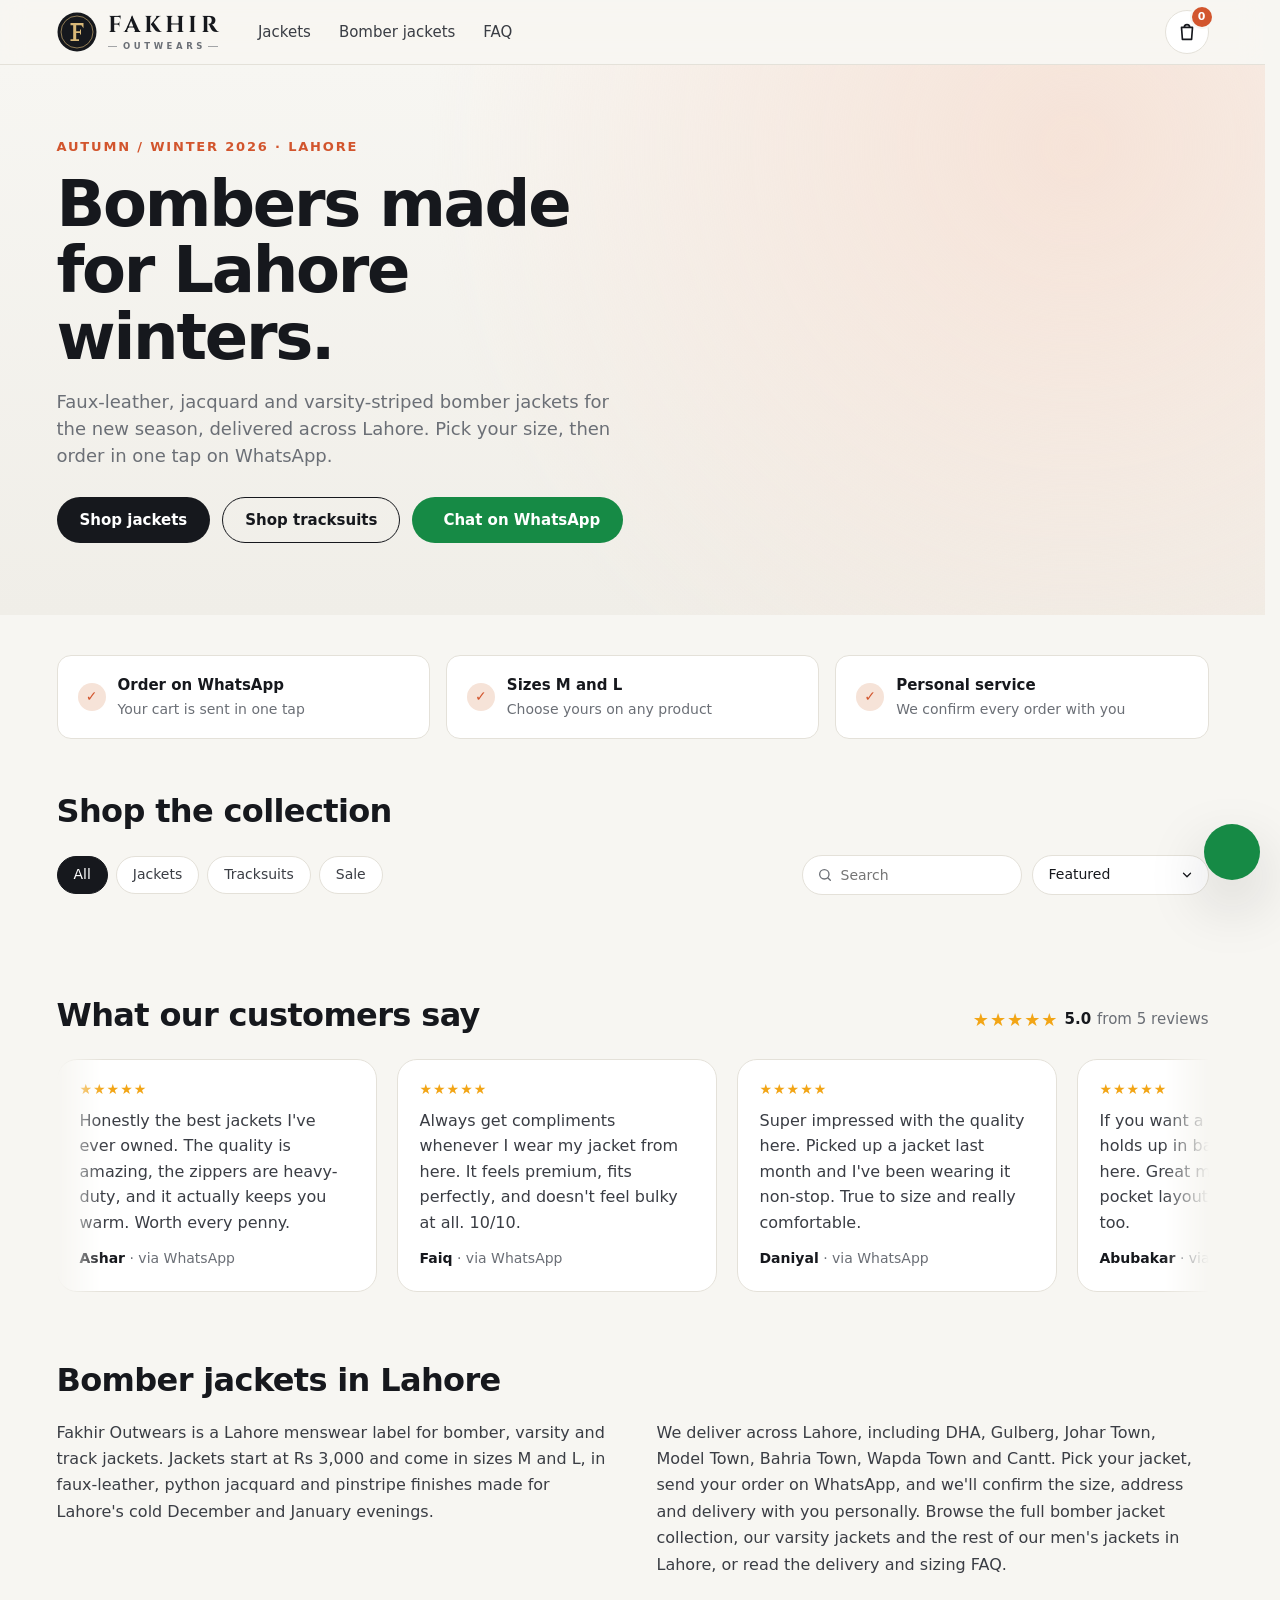
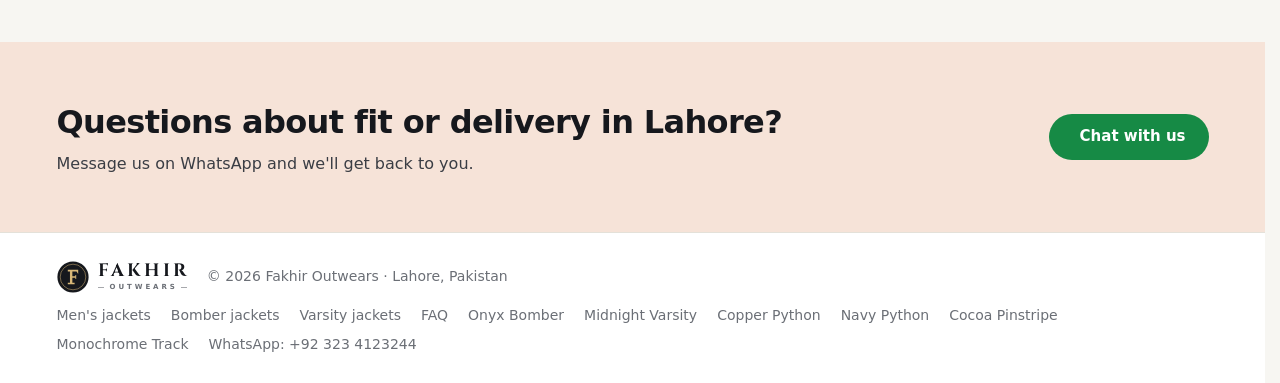
==== index.html @ 6b4b8347 "Lahore Local SEO: homepage schema and links, sitemap, caching, 404" ====
<!doctype html>
<html lang="en-PK">
<head>
  <meta charset="utf-8">
  <meta name="viewport" content="width=device-width, initial-scale=1">
  <title>Bomber Jackets in Lahore | Fakhir Outwears</title>
  <meta name="description" content="Shop faux-leather, jacquard and varsity bomber jackets in Lahore from Rs 3,000. Sizes M and L, delivered across Lahore. Order in one tap on WhatsApp.">
  <link rel="canonical" href="https://fakhir-store.vercel.app/">
  <link rel="icon" href="favicon.svg" type="image/svg+xml">
  <!-- First hero photo (HERO_PRODUCT_IDS[0] in app.js) is the largest above-the-fold image: fetch it early. -->
  <link rel="preload" as="image" href="images/products/copper-python-bomber.webp" fetchpriority="high">

  <!-- Link previews on WhatsApp, Facebook, Instagram and X. -->
  <meta property="og:type" content="website">
  <meta property="og:site_name" content="Fakhir Outwears">
  <meta property="og:locale" content="en_PK">
  <meta property="og:url" content="https://fakhir-store.vercel.app/">
  <meta property="og:title" content="Bomber Jackets in Lahore | Fakhir Outwears">
  <meta property="og:description" content="Faux-leather, jacquard and varsity bomber jackets from Rs 3,000, delivered across Lahore. Order on WhatsApp.">
  <meta property="og:image" content="https://fakhir-store.vercel.app/images/products/copper-python-bomber.jpg">
  <meta property="og:image:width" content="900">
  <meta property="og:image:height" content="1200">
  <meta property="og:image:alt" content="Copper Python Jacquard Bomber by Fakhir Outwears">
  <meta name="twitter:card" content="summary_large_image">

  <!-- Local business details for Google. The product list below it is generated by scripts/build-pages.mjs. -->
  <script type="application/ld+json">
  {
    "@context": "https://schema.org",
    "@graph": [
    {
    "@type": "ClothingStore",
    "@id": "https://fakhir-store.vercel.app/#store",
    "name": "Fakhir Outwears",
    "description": "Bomber and varsity jackets in Lahore, ordered on WhatsApp.",
    "url": "https://fakhir-store.vercel.app/",
    "image": "https://fakhir-store.vercel.app/images/products/copper-python-bomber.jpg",
    "telephone": "+92-323-4123244",
    "priceRange": "Rs 3,000",
    "currenciesAccepted": "PKR",
    "address": {
      "@type": "PostalAddress",
      "addressLocality": "Lahore",
      "addressRegion": "Punjab",
      "addressCountry": "PK"
    },
    "areaServed": {
      "@type": "City",
      "name": "Lahore",
      "sameAs": "https://en.wikipedia.org/wiki/Lahore"
    },
    "aggregateRating": {"@type": "AggregateRating", "ratingValue": 5, "bestRating": 5, "reviewCount": 5},
    "review": [
    {
      "@type": "Review",
      "author": {
        "@type": "Person",
        "name": "Ashar"
      },
      "reviewRating": {
        "@type": "Rating",
        "ratingValue": 5,
        "bestRating": 5
      },
      "reviewBody": "Honestly the best jackets I've ever owned. The quality is amazing, the zippers are heavy-duty, and it actually keeps you warm. Worth every penny."
    },
    {
      "@type": "Review",
      "author": {
        "@type": "Person",
        "name": "Faiq"
      },
      "reviewRating": {
        "@type": "Rating",
        "ratingValue": 5,
        "bestRating": 5
      },
      "reviewBody": "Always get compliments whenever I wear my jacket from here. It feels premium, fits perfectly, and doesn't feel bulky at all. 10/10."
    },
    {
      "@type": "Review",
      "author": {
        "@type": "Person",
        "name": "Daniyal"
      },
      "reviewRating": {
        "@type": "Rating",
        "ratingValue": 5,
        "bestRating": 5
      },
      "reviewBody": "Super impressed with the quality here. Picked up a jacket last month and I've been wearing it non-stop. True to size and really comfortable."
    },
    {
      "@type": "Review",
      "author": {
        "@type": "Person",
        "name": "Abubakar"
      },
      "reviewRating": {
        "@type": "Rating",
        "ratingValue": 5,
        "bestRating": 5
      },
      "reviewBody": "If you want a jacket that actually holds up in bad weather, buy it here. Great materials, smart pocket layouts, and looks great too."
    },
    {
      "@type": "Review",
      "author": {
        "@type": "Person",
        "name": "Haider"
      },
      "reviewRating": {
        "@type": "Rating",
        "ratingValue": 5,
        "bestRating": 5
      },
      "reviewBody": "Great selection and even better quality. The staff was super helpful in helping me find the right size. Will definitely be buying from here again."
    }
  ],
    "contactPoint": {
      "@type": "ContactPoint",
      "telephone": "+92-323-4123244",
      "contactType": "sales",
      "areaServed": "PK",
      "availableLanguage": ["en", "ur"]
    }
    },
    {
      "@type": "WebSite",
      "@id": "https://fakhir-store.vercel.app/#website",
      "url": "https://fakhir-store.vercel.app/",
      "name": "Fakhir Outwears",
      "inLanguage": "en-PK",
      "publisher": {"@id": "https://fakhir-store.vercel.app/#store"}
    }
    ]
  }
  </script>
  <!-- generated:structured-data -->
  <script type="application/ld+json">
{
  "@context": "https://schema.org",
  "@type": "ItemList",
  "name": "Fakhir Outwears bomber jackets in Lahore",
  "itemListElement": [
    {
      "@type": "ListItem",
      "position": 1,
      "url": "https://fakhir-store.vercel.app/products/onyx-bomber/",
      "name": "Onyx Faux-Leather Bomber"
    },
    {
      "@type": "ListItem",
      "position": 2,
      "url": "https://fakhir-store.vercel.app/products/monochrome-track-bomber/",
      "name": "Monochrome Block Track Jacket"
    },
    {
      "@type": "ListItem",
      "position": 3,
      "url": "https://fakhir-store.vercel.app/products/midnight-panel-bomber/",
      "name": "Midnight Panel Varsity Bomber"
    },
    {
      "@type": "ListItem",
      "position": 4,
      "url": "https://fakhir-store.vercel.app/products/cocoa-pinstripe-bomber/",
      "name": "Cocoa Pinstripe Bomber"
    },
    {
      "@type": "ListItem",
      "position": 5,
      "url": "https://fakhir-store.vercel.app/products/copper-python-bomber/",
      "name": "Copper Python Jacquard Bomber"
    },
    {
      "@type": "ListItem",
      "position": 6,
      "url": "https://fakhir-store.vercel.app/products/navy-python-bomber/",
      "name": "Navy Python Jacquard Bomber"
    }
  ]
}
  </script>
  <!-- /generated:structured-data -->

  <!-- Vercel Web Analytics -->
  <script>
    window.va = window.va || function () { (window.vaq = window.vaq || []).push(arguments); };
  </script>
  <script defer src="/_vercel/insights/script.js"></script>

  <link rel="preconnect" href="https://fonts.googleapis.com">
  <link rel="preconnect" href="https://fonts.gstatic.com" crossorigin>
  <!-- Cinzel is only used for the wordmark, so load just those letters. -->
  <link rel="stylesheet" href="https://fonts.googleapis.com/css2?family=Cinzel:wght@700&text=FAKHIRfakhir&display=swap">
  <link rel="stylesheet" href="styles.css">
</head>
<body>
  <header class="site-header">
    <div class="container header-inner">
      <a class="logo" href="#" aria-label="Fakhir Outwears home">
        <svg class="logo-mark" viewBox="0 0 40 40" aria-hidden="true"><circle cx="20" cy="20" r="19.5" fill="#16181d"/><circle cx="20" cy="20" r="16" fill="none" stroke="#d9b878" stroke-width="0.9" opacity="0.7"/><path d="M13.5 11H26.5V16.2L24.4 13.2H19.2V19.2H23V17.6H24V22.5H23V20.9H19.2V27.2H22V29H13.5V27.2H16.2V13.2H13.5Z" fill="#d9b878"/></svg>
        <span class="logo-text"><span class="logo-name">Fakhir</span><span class="logo-tag">Outwears</span></span>
      </a>
      <nav class="main-nav" aria-label="Primary">
        <a href="/jackets/">Jackets</a>
        <a href="/bomber-jackets/">Bomber jackets</a>
        <a href="/faq/">FAQ</a>
      </nav>
      <button class="cart-button" id="cart-open" aria-label="Open cart">
        <svg viewBox="0 0 24 24" width="22" height="22" aria-hidden="true"><path d="M6 7h12l-1 13H7L6 7Z M9 7a3 3 0 0 1 6 0" fill="none" stroke="currentColor" stroke-width="1.8" stroke-linejoin="round"/></svg>
        <span class="cart-count" id="cart-count">0</span>
      </button>
    </div>
  </header>

  <main>
    <section class="hero">
      <div class="container hero-inner">
        <div class="hero-copy">
          <p class="eyebrow">Autumn / Winter 2026 · Lahore</p>
          <h1>Bombers made<br>for Lahore winters.</h1>
          <p class="hero-sub">Faux-leather, jacquard and varsity-striped bomber jackets for the new season, delivered across Lahore. Pick your size, then order in one tap on WhatsApp.</p>
          <div class="hero-actions">
            <a class="btn btn-primary" href="#shop" data-nav-category="jackets">Shop jackets</a>
            <a class="btn btn-ghost" href="#shop" data-nav-category="tracksuits">Shop tracksuits</a>
            <a class="btn btn-whatsapp" data-whatsapp-link="Hi Fakhir Outwears! I have a question about your jackets." target="_blank" rel="noopener"><span data-whatsapp-icon></span>Chat on WhatsApp</a>
          </div>
        </div>
        <div class="hero-art" id="hero-art" aria-hidden="true"></div>
      </div>
    </section>

    <section class="perks container" aria-label="Store perks">
      <div class="perk"><strong>Order on WhatsApp</strong><span>Your cart is sent in one tap</span></div>
      <div class="perk"><strong>Sizes M and L</strong><span>Choose yours on any product</span></div>
      <div class="perk"><strong>Personal service</strong><span>We confirm every order with you</span></div>
    </section>

    <section class="shop container" id="shop">
      <div class="shop-head">
        <h2>Shop the collection</h2>
        <p class="result-count" id="result-count"></p>
      </div>

      <div class="toolbar">
        <div class="chips" role="tablist" aria-label="Category">
          <button class="chip is-active" data-category="all" role="tab" aria-selected="true">All</button>
          <button class="chip" data-category="jackets" role="tab" aria-selected="false">Jackets</button>
          <button class="chip" data-category="tracksuits" role="tab" aria-selected="false">Tracksuits</button>
          <button class="chip" data-category="sale" role="tab" aria-selected="false">Sale</button>
        </div>
        <div class="toolbar-right">
          <label class="search">
            <span class="sr-only">Search products</span>
            <input type="search" id="search" placeholder="Search" autocomplete="off">
          </label>
          <label class="sort">
            <span class="sr-only">Sort by</span>
            <select id="sort">
              <option value="featured">Featured</option>
              <option value="price-asc">Price: low to high</option>
              <option value="price-desc">Price: high to low</option>
            </select>
          </label>
        </div>
      </div>

      <div class="grid" id="product-grid"></div>
      <p class="empty" id="empty-state" hidden>No products match your search.</p>
    </section>

    <!-- generated:reviews -->
  <section class="reviews container" aria-labelledby="reviews-title">
      <div class="reviews-head">
        <h2 id="reviews-title">What our customers say</h2>
        <div class="rating" role="img" aria-label="Rated 5.0 out of 5 from 5 reviews">
          <span class="stars" style="--rating: 5"></span>
          <span class="rating-value">5.0</span>
          <span class="rating-count">from 5 reviews</span>
        </div>
      </div>
      <!-- One scrolling row. The second copy makes the loop seamless and is hidden from screen readers. -->
      <div class="reviews-marquee" style="--review-count: 5">
        <div class="reviews-track">
          <div class="reviews-group">
        <figure class="review">
          <span class="stars" role="img" aria-label="5 out of 5 stars" style="--rating: 5"></span>
          <blockquote><p>Honestly the best jackets I've ever owned. The quality is amazing, the zippers are heavy-duty, and it actually keeps you warm. Worth every penny.</p></blockquote>
          <figcaption>Ashar<span> · via WhatsApp</span></figcaption>
        </figure>
        <figure class="review">
          <span class="stars" role="img" aria-label="5 out of 5 stars" style="--rating: 5"></span>
          <blockquote><p>Always get compliments whenever I wear my jacket from here. It feels premium, fits perfectly, and doesn't feel bulky at all. 10/10.</p></blockquote>
          <figcaption>Faiq<span> · via WhatsApp</span></figcaption>
        </figure>
        <figure class="review">
          <span class="stars" role="img" aria-label="5 out of 5 stars" style="--rating: 5"></span>
          <blockquote><p>Super impressed with the quality here. Picked up a jacket last month and I've been wearing it non-stop. True to size and really comfortable.</p></blockquote>
          <figcaption>Daniyal<span> · via WhatsApp</span></figcaption>
        </figure>
        <figure class="review">
          <span class="stars" role="img" aria-label="5 out of 5 stars" style="--rating: 5"></span>
          <blockquote><p>If you want a jacket that actually holds up in bad weather, buy it here. Great materials, smart pocket layouts, and looks great too.</p></blockquote>
          <figcaption>Abubakar<span> · via WhatsApp</span></figcaption>
        </figure>
        <figure class="review">
          <span class="stars" role="img" aria-label="5 out of 5 stars" style="--rating: 5"></span>
          <blockquote><p>Great selection and even better quality. The staff was super helpful in helping me find the right size. Will definitely be buying from here again.</p></blockquote>
          <figcaption>Haider<span> · via WhatsApp</span></figcaption>
        </figure>
          </div>
          <div class="reviews-group" aria-hidden="true">
        <figure class="review">
          <span class="stars" role="img" aria-label="5 out of 5 stars" style="--rating: 5"></span>
          <blockquote><p>Honestly the best jackets I've ever owned. The quality is amazing, the zippers are heavy-duty, and it actually keeps you warm. Worth every penny.</p></blockquote>
          <figcaption>Ashar<span> · via WhatsApp</span></figcaption>
        </figure>
        <figure class="review">
          <span class="stars" role="img" aria-label="5 out of 5 stars" style="--rating: 5"></span>
          <blockquote><p>Always get compliments whenever I wear my jacket from here. It feels premium, fits perfectly, and doesn't feel bulky at all. 10/10.</p></blockquote>
          <figcaption>Faiq<span> · via WhatsApp</span></figcaption>
        </figure>
        <figure class="review">
          <span class="stars" role="img" aria-label="5 out of 5 stars" style="--rating: 5"></span>
          <blockquote><p>Super impressed with the quality here. Picked up a jacket last month and I've been wearing it non-stop. True to size and really comfortable.</p></blockquote>
          <figcaption>Daniyal<span> · via WhatsApp</span></figcaption>
        </figure>
        <figure class="review">
          <span class="stars" role="img" aria-label="5 out of 5 stars" style="--rating: 5"></span>
          <blockquote><p>If you want a jacket that actually holds up in bad weather, buy it here. Great materials, smart pocket layouts, and looks great too.</p></blockquote>
          <figcaption>Abubakar<span> · via WhatsApp</span></figcaption>
        </figure>
        <figure class="review">
          <span class="stars" role="img" aria-label="5 out of 5 stars" style="--rating: 5"></span>
          <blockquote><p>Great selection and even better quality. The staff was super helpful in helping me find the right size. Will definitely be buying from here again.</p></blockquote>
          <figcaption>Haider<span> · via WhatsApp</span></figcaption>
        </figure>
          </div>
        </div>
      </div>
    </section>
  <!-- /generated:reviews -->

    <section class="local container" aria-labelledby="local-title">
      <h2 id="local-title">Bomber jackets in Lahore</h2>
      <div class="local-grid">
        <p>Fakhir Outwears is a Lahore menswear label for bomber, varsity and track jackets. Jackets start at Rs 3,000 and come in sizes M and L, in faux-leather, python jacquard and pinstripe finishes made for Lahore's cold December and January evenings.</p>
        <p>We deliver across Lahore, including DHA, Gulberg, Johar Town, Model Town, Bahria Town, Wapda Town and Cantt. Pick your jacket, send your order on WhatsApp, and we'll confirm the size, address and delivery with you personally. Browse the full <a href="/bomber-jackets/">bomber jacket collection</a>, our <a href="/varsity-jackets/">varsity jackets</a> and the rest of our <a href="/jackets/">men's jackets in Lahore</a>, or read the <a href="/faq/">delivery and sizing FAQ</a>.</p>
      </div>
    </section>

    <section class="cta-band">
      <div class="container cta-band-inner">
        <div>
          <h2>Questions about fit or delivery in Lahore?</h2>
          <p>Message us on WhatsApp and we'll get back to you.</p>
        </div>
        <a class="btn btn-whatsapp" data-whatsapp-link="Hi Fakhir Outwears! I have a question about your jackets." target="_blank" rel="noopener"><span data-whatsapp-icon></span>Chat with us</a>
      </div>
    </section>
  </main>

  <footer class="site-footer">
    <div class="container footer-inner">
      <div class="footer-brand">
        <a class="logo logo-sm" href="#" aria-label="Fakhir Outwears home">
          <svg class="logo-mark" viewBox="0 0 40 40" aria-hidden="true"><circle cx="20" cy="20" r="19.5" fill="#16181d"/><circle cx="20" cy="20" r="16" fill="none" stroke="#d9b878" stroke-width="0.9" opacity="0.7"/><path d="M13.5 11H26.5V16.2L24.4 13.2H19.2V19.2H23V17.6H24V22.5H23V20.9H19.2V27.2H22V29H13.5V27.2H16.2V13.2H13.5Z" fill="#d9b878"/></svg>
          <span class="logo-text"><span class="logo-name">Fakhir</span><span class="logo-tag">Outwears</span></span>
        </a>
        <p>&copy; 2026 Fakhir Outwears · Lahore, Pakistan</p>
      </div>
      <nav aria-label="Footer">
        <a href="/jackets/">Men's jackets</a>
        <a href="/bomber-jackets/">Bomber jackets</a>
        <a href="/varsity-jackets/">Varsity jackets</a>
        <a href="/faq/">FAQ</a>
        <a href="/products/onyx-bomber/">Onyx Bomber</a>
        <a href="/products/midnight-panel-bomber/">Midnight Varsity</a>
        <a href="/products/copper-python-bomber/">Copper Python</a>
        <a href="/products/navy-python-bomber/">Navy Python</a>
        <a href="/products/cocoa-pinstripe-bomber/">Cocoa Pinstripe</a>
        <a href="/products/monochrome-track-bomber/">Monochrome Track</a>
        <a data-whatsapp-link="" target="_blank" rel="noopener">WhatsApp: +92 323 4123244</a>
      </nav>
    </div>
  </footer>

  <!-- Product detail -->
  <dialog class="product-modal" id="product-modal">
    <button class="icon-btn modal-close" id="modal-close" aria-label="Close">&times;</button>
    <div class="modal-body" id="modal-body"></div>
  </dialog>

  <!-- Cart drawer -->
  <div class="drawer-backdrop" id="drawer-backdrop" hidden></div>
  <aside class="cart-drawer" id="cart-drawer" aria-label="Shopping cart" aria-hidden="true">
    <div class="drawer-head">
      <h2>Your cart</h2>
      <button class="icon-btn" id="cart-close" aria-label="Close cart">&times;</button>
    </div>
    <ul class="cart-items" id="cart-items"></ul>
    <div class="drawer-foot">
      <div class="subtotal"><span>Subtotal</span><strong id="cart-subtotal">Rs 0</strong></div>
      <button class="btn btn-whatsapp btn-block" id="checkout"><span data-whatsapp-icon></span>Order on WhatsApp</button>
      <p class="checkout-note">Opens WhatsApp with your order filled in. Just press send.</p>
    </div>
  </aside>

  <a class="wa-float" data-whatsapp-link="Hi Fakhir Outwears! I have a question about your jackets." target="_blank" rel="noopener" aria-label="Chat with us on WhatsApp"><span data-whatsapp-icon></span></a>

  <div class="toast" id="toast" role="status" aria-live="polite"></div>

  <script src="products.js"></script>
  <script src="app.js"></script>
</body>
</html>
---- styles.css ----
/* Fakhir storefront — light theme, responsive down to 360px. */

:root {
  --bg: #f7f6f2;
  --surface: #ffffff;
  --tint: #efede7;
  --art-bg: linear-gradient(160deg, #f4f2ec, #e8e5dc);
  --ink: #16181d;
  --ink-soft: #3a3d44;
  --muted: #6b6f76;
  --line: #e4e1d9;
  --accent: #d2552d;
  --accent-soft: #f6e3d8;
  --sale: #c0392b;
  --star: #f2a516;
  --success: #2f8a57;
  --whatsapp: #168a45;
  --whatsapp-hover: #11703a;
  --radius: 14px;
  --radius-lg: 20px;
  --shadow: 0 10px 30px rgba(22, 24, 29, 0.08);
  --shadow-lg: 0 24px 60px rgba(22, 24, 29, 0.18);
  --header-h: 64px;
  --font: ui-sans-serif, system-ui, -apple-system, "Segoe UI", Roboto, "Helvetica Neue", Arial, sans-serif;
}

/* ---------- Base ---------- */

*,
*::before,
*::after {
  box-sizing: border-box;
}

[hidden] {
  display: none !important;
}

html {
  scrollbar-gutter: stable;
  -webkit-text-size-adjust: 100%;
}

@media (prefers-reduced-motion: no-preference) {
  html {
    scroll-behavior: smooth;
  }
}

body {
  margin: 0;
  font-family: var(--font);
  font-size: 16px;
  line-height: 1.5;
  color: var(--ink);
  background: var(--bg);
  overflow-x: clip;
  -webkit-font-smoothing: antialiased;
}

body.no-scroll {
  overflow: hidden;
}

svg {
  display: block;
  max-width: 100%;
}

a {
  color: inherit;
  text-decoration: none;
}

button,
input,
select {
  font: inherit;
  color: inherit;
}

button {
  cursor: pointer;
}

:focus-visible {
  outline: 2px solid var(--accent);
  outline-offset: 2px;
}

.sr-only {
  position: absolute;
  width: 1px;
  height: 1px;
  padding: 0;
  margin: -1px;
  overflow: hidden;
  clip: rect(0, 0, 0, 0);
  white-space: nowrap;
  border: 0;
}

.container {
  width: 100%;
  max-width: 1200px;
  margin-inline: auto;
  padding-inline: 24px;
}

/* ---------- Buttons ---------- */

.btn {
  display: inline-flex;
  align-items: center;
  justify-content: center;
  gap: 8px;
  min-height: 46px;
  padding: 0 22px;
  border: 1.5px solid transparent;
  border-radius: 999px;
  font-size: 15px;
  font-weight: 600;
  line-height: 1;
  white-space: nowrap;
  transition: background-color 0.2s, color 0.2s, border-color 0.2s, transform 0.2s;
}

.btn:active:not(:disabled) {
  transform: translateY(1px);
}

.btn:disabled {
  opacity: 0.45;
  cursor: not-allowed;
}

.btn-primary {
  background: var(--ink);
  color: #fff;
}

.btn-primary:hover:not(:disabled) {
  background: var(--accent);
}

.btn-ghost {
  border-color: var(--ink);
  background: transparent;
}

.btn-ghost:hover {
  background: var(--ink);
  color: #fff;
}

.btn-outline {
  border-color: var(--line);
  background: var(--surface);
}

.btn-outline:hover {
  border-color: var(--ink);
  background: var(--ink);
  color: #fff;
}

.btn-whatsapp {
  background: var(--whatsapp);
  color: #fff;
}

.btn-whatsapp:hover:not(:disabled) {
  background: var(--whatsapp-hover);
}

.wa-glyph {
  flex: none;
}

.btn-sm {
  min-height: 40px;
  padding: 0 16px;
  font-size: 14px;
}

.btn-block {
  width: 100%;
}

.icon-btn {
  display: inline-grid;
  place-items: center;
  width: 40px;
  height: 40px;
  padding: 0;
  border: 0;
  border-radius: 50%;
  background: transparent;
  font-size: 28px;
  line-height: 1;
  color: var(--ink);
  transition: background-color 0.2s;
}

.icon-btn:hover {
  background: var(--tint);
}

/* ---------- Header ---------- */

.site-header {
  position: sticky;
  top: 0;
  z-index: 40;
  background: rgba(247, 246, 242, 0.88);
  -webkit-backdrop-filter: saturate(180%) blur(12px);
  backdrop-filter: saturate(180%) blur(12px);
  border-bottom: 1px solid var(--line);
}

.header-inner {
  display: flex;
  align-items: center;
  gap: 40px;
  min-height: var(--header-h);
}

/* Wordmark: the "F" seal, FAKHIR in Cinzel, OUTWEARS tracked out to the same width beneath. */
.logo {
  display: inline-flex;
  align-items: center;
  gap: 11px;
  color: var(--ink);
}

.logo-mark {
  flex: none;
  width: 40px;
  height: 40px;
  transition: transform 0.4s ease;
}

.logo:hover .logo-mark {
  transform: rotate(-8deg);
}

.logo-text {
  display: flex;
  flex-direction: column;
  align-items: center;
  line-height: 1;
}

.logo-name {
  margin-right: -0.16em; /* cancel the trailing letter-spacing so the word stays centred */
  font-family: "Cinzel", "Trajan Pro", Georgia, "Times New Roman", serif;
  font-size: 23px;
  font-weight: 700;
  letter-spacing: 0.16em;
  text-transform: uppercase;
}

.logo-tag {
  display: flex;
  align-self: stretch;
  align-items: center;
  gap: 6px;
  margin-top: 5px;
  font-size: 8.5px;
  font-weight: 600;
  letter-spacing: 0.42em;
  text-transform: uppercase;
  color: var(--muted);
}

/* Fine rules either side of OUTWEARS, stretching it to FAKHIR's width. */
.logo-tag::before,
.logo-tag::after {
  content: "";
  flex: 1;
  min-width: 6px;
  height: 1px;
  background: currentColor;
  opacity: 0.6;
}

.logo-tag::after {
  margin-left: -0.42em; /* cancel the trailing letter-spacing so both gaps match */
}

.logo-sm {
  gap: 9px;
}

.logo-sm .logo-mark {
  width: 32px;
  height: 32px;
}

.logo-sm .logo-name {
  font-size: 18px;
}

.logo-sm .logo-tag {
  margin-top: 4px;
  font-size: 7px;
}

.main-nav {
  display: flex;
  gap: 28px;
}

.main-nav a {
  position: relative;
  padding: 6px 0;
  font-size: 15px;
  font-weight: 500;
  color: var(--ink-soft);
  transition: color 0.2s;
}

.main-nav a::after {
  content: "";
  position: absolute;
  left: 0;
  right: 0;
  bottom: 0;
  height: 2px;
  background: var(--accent);
  transform: scaleX(0);
  transition: transform 0.2s;
}

.main-nav a:hover,
.main-nav a.is-active {
  color: var(--ink);
}

.main-nav a:hover::after,
.main-nav a.is-active::after {
  transform: scaleX(1);
}

.cart-button {
  position: relative;
  display: inline-grid;
  place-items: center;
  width: 44px;
  height: 44px;
  margin-left: auto;
  padding: 0;
  border: 1px solid var(--line);
  border-radius: 50%;
  background: var(--surface);
  transition: border-color 0.2s;
}

.cart-button:hover {
  border-color: var(--ink);
}

.cart-count {
  position: absolute;
  top: -4px;
  right: -4px;
  min-width: 20px;
  height: 20px;
  padding: 0 5px;
  border-radius: 999px;
  background: var(--accent);
  color: #fff;
  font-size: 11px;
  font-weight: 700;
  line-height: 20px;
  text-align: center;
  box-shadow: 0 0 0 2px var(--bg);
}

.cart-count.bump {
  animation: bump 0.4s ease;
}

@keyframes bump {
  40% {
    transform: scale(1.35);
  }
}

/* ---------- Hero ---------- */

.hero {
  background:
    radial-gradient(circle at 85% 15%, var(--accent-soft), transparent 55%),
    linear-gradient(180deg, var(--bg), #f0eee8);
  overflow: hidden;
}

.hero-inner {
  display: grid;
  grid-template-columns: 1.05fr 1fr;
  align-items: center;
  gap: 40px;
  padding-block: 72px;
}

.hero-copy {
  min-width: 0;
}

.eyebrow {
  margin: 0 0 14px;
  font-size: 13px;
  font-weight: 700;
  letter-spacing: 0.14em;
  text-transform: uppercase;
  color: var(--accent);
}

.hero h1 {
  margin: 0;
  font-size: clamp(2.25rem, 5.2vw, 4rem);
  font-weight: 800;
  line-height: 1.04;
  letter-spacing: -0.035em;
}

.hero-sub {
  max-width: 34em;
  margin: 18px 0 0;
  font-size: 18px;
  color: var(--muted);
}

.hero-actions {
  display: flex;
  flex-wrap: wrap;
  gap: 12px;
  margin-top: 28px;
}

.hero-art {
  justify-self: center;
  width: 100%;
  max-width: 520px;
}

.hero-art svg {
  width: 100%;
  height: auto;
}

/* Two product photos, the second set lower for a staggered look. */
.hero-photos {
  display: grid;
  grid-template-columns: 1fr 1fr;
  gap: 16px;
  padding-bottom: 40px;
}

.hero-photos .product-photo {
  width: 100%;
  height: auto;
  border-radius: var(--radius-lg);
  background: #fff;
  box-shadow: var(--shadow);
}

.hero-photos .product-photo:nth-child(2) {
  transform: translateY(40px);
}

/* ---------- Perks ---------- */

.perks {
  display: grid;
  grid-template-columns: repeat(3, 1fr);
  gap: 16px;
  margin-block: 40px 0;
}

.perk {
  position: relative;
  display: flex;
  flex-direction: column;
  gap: 2px;
  padding: 18px 20px 18px 60px;
  background: var(--surface);
  border: 1px solid var(--line);
  border-radius: var(--radius);
}

.perk::before {
  content: "✓";
  position: absolute;
  top: 50%;
  left: 20px;
  display: grid;
  place-items: center;
  width: 28px;
  height: 28px;
  border-radius: 50%;
  background: var(--accent-soft);
  color: var(--accent);
  font-size: 14px;
  font-weight: 800;
  transform: translateY(-50%);
}

.perk strong {
  font-size: 15px;
}

.perk span {
  font-size: 14px;
  color: var(--muted);
}

/* ---------- Shop ---------- */

.shop {
  padding-block: 48px 72px;
  scroll-margin-top: calc(var(--header-h) + 8px);
}

.shop-head {
  display: flex;
  flex-wrap: wrap;
  align-items: baseline;
  justify-content: space-between;
  gap: 4px 12px;
  margin-bottom: 20px;
}

.shop-head h2 {
  margin: 0;
  font-size: clamp(1.5rem, 3vw, 2rem);
  letter-spacing: -0.02em;
}

.result-count {
  margin: 0;
  font-size: 14px;
  color: var(--muted);
}

.toolbar {
  display: flex;
  flex-wrap: wrap;
  align-items: center;
  justify-content: space-between;
  gap: 12px 16px;
  margin-bottom: 24px;
}

.chips {
  display: flex;
  flex-wrap: wrap;
  gap: 8px;
}

.chip {
  min-height: 38px;
  padding: 0 16px;
  border: 1px solid var(--line);
  border-radius: 999px;
  background: var(--surface);
  font-size: 14px;
  font-weight: 500;
  color: var(--ink-soft);
  transition: background-color 0.2s, border-color 0.2s, color 0.2s;
}

.chip:hover {
  border-color: var(--ink);
  color: var(--ink);
}

.chip.is-active {
  background: var(--ink);
  border-color: var(--ink);
  color: #fff;
}

.toolbar-right {
  display: flex;
  gap: 10px;
}

.search,
.sort {
  display: block;
}

.search input,
.sort select {
  height: 40px;
  border: 1px solid var(--line);
  border-radius: 999px;
  background-color: var(--surface);
  background-repeat: no-repeat;
  font-size: 14px;
  -webkit-appearance: none;
  appearance: none;
  transition: border-color 0.2s;
}

.search input:focus,
.sort select:focus {
  border-color: var(--ink);
}

.search input {
  width: 220px;
  padding: 0 16px 0 38px;
  background-image: url("data:image/svg+xml,%3Csvg xmlns='http://www.w3.org/2000/svg' viewBox='0 0 24 24' fill='none' stroke='%236b6f76' stroke-width='2' stroke-linecap='round'%3E%3Ccircle cx='11' cy='11' r='7'/%3E%3Cpath d='m20 20-3.5-3.5'/%3E%3C/svg%3E");
  background-position: 14px center;
  background-size: 16px;
}

.sort select {
  padding: 0 38px 0 16px;
  background-image: url("data:image/svg+xml,%3Csvg xmlns='http://www.w3.org/2000/svg' viewBox='0 0 24 24' fill='none' stroke='%2316181d' stroke-width='2.2' stroke-linecap='round' stroke-linejoin='round'%3E%3Cpath d='m6 9 6 6 6-6'/%3E%3C/svg%3E");
  background-position: right 14px center;
  background-size: 14px;
  cursor: pointer;
}

.grid {
  display: grid;
  grid-template-columns: repeat(auto-fill, minmax(min(100%, 250px), 1fr));
  gap: 24px;
}

.empty {
  margin: 0;
  padding: 48px 16px;
  border: 1px dashed var(--line);
  border-radius: var(--radius-lg);
  text-align: center;
  color: var(--muted);
}

/* ---------- Product card ---------- */

.card {
  display: flex;
  flex-direction: column;
  min-width: 0;
  background: var(--surface);
  border: 1px solid var(--line);
  border-radius: var(--radius-lg);
  overflow: hidden;
  transition: box-shadow 0.25s, transform 0.25s;
}

.card:hover {
  box-shadow: var(--shadow);
  transform: translateY(-2px);
}

.card-media {
  position: relative;
  display: grid;
  place-items: center;
  width: 100%;
  aspect-ratio: 1 / 1;
  padding: 12%;
  border: 0;
  background: var(--art-bg);
}

.card-art {
  display: block;
  width: 100%;
}

.garment {
  width: 100%;
  height: auto;
  transition: transform 0.35s ease;
}

.card-media:hover .garment {
  transform: scale(1.05) rotate(-1deg);
}

/* Product photos fill the frame edge to edge on white, matching the shots. */
.product-photo {
  display: block;
  width: 100%;
  height: 100%;
  object-fit: cover;
  transition: transform 0.35s ease;
}

.card-media.has-photo {
  aspect-ratio: 3 / 4;
  padding: 0;
  background: #fff;
  overflow: hidden;
}

.card-media.has-photo .card-art {
  height: 100%;
}

.card-media:hover .product-photo {
  transform: scale(1.04);
}

.card-sizes {
  margin: 0;
  font-size: 13px;
  color: var(--muted);
}

.badge {
  display: inline-block;
  padding: 4px 10px;
  border-radius: 999px;
  background: var(--ink);
  color: #fff;
  font-size: 11px;
  font-weight: 700;
  letter-spacing: 0.06em;
  line-height: 1.4;
  text-transform: uppercase;
}

.badge-sale {
  background: var(--sale);
}

.badge-new {
  background: var(--accent);
}

.badge-bestseller {
  background: var(--ink);
}

.card-media .badge {
  position: absolute;
  top: 12px;
  left: 12px;
  z-index: 1;
}

.card-body {
  display: flex;
  flex: 1;
  flex-direction: column;
  gap: 8px;
  padding: 16px;
}

.card-title {
  margin: 0;
  font-size: 16px;
  font-weight: 600;
  line-height: 1.3;
}

.card-link {
  padding: 0;
  border: 0;
  background: none;
  font: inherit;
  text-align: left;
  transition: color 0.2s;
}

.card-link:hover {
  color: var(--accent);
}

.card-body .btn {
  margin-top: auto;
}

.price {
  display: flex;
  flex-wrap: wrap;
  align-items: baseline;
  gap: 2px 8px;
  margin: 0;
  font-weight: 700;
}

.price.is-sale .price-now {
  color: var(--sale);
}

.price-was {
  font-size: 0.875em;
  font-weight: 500;
  color: var(--muted);
}

.rating {
  display: flex;
  align-items: center;
  gap: 6px;
  font-size: 13px;
  color: var(--muted);
}

.stars {
  --percent: calc(var(--rating) / 5 * 100%);
  font-size: 14px;
  letter-spacing: 1px;
  line-height: 1;
}

.stars::before {
  content: "★★★★★";
  background: linear-gradient(90deg, var(--star) var(--percent), #d9d5cc var(--percent));
  -webkit-background-clip: text;
  background-clip: text;
  color: transparent;
}

.rating-value {
  font-weight: 600;
  color: var(--ink);
}

.swatches {
  display: flex;
  flex-wrap: wrap;
  gap: 8px;
  padding: 2px;
}

.swatch {
  width: 22px;
  height: 22px;
  padding: 0;
  border: 2px solid var(--surface);
  border-radius: 50%;
  background: var(--swatch);
  box-shadow: 0 0 0 1px rgba(0, 0, 0, 0.18);
  transition: box-shadow 0.15s, transform 0.15s;
}

.swatch:hover {
  transform: scale(1.1);
}

.swatch.is-active {
  box-shadow: 0 0 0 2px var(--ink);
}

.swatches-lg {
  gap: 10px;
}

.swatches-lg .swatch {
  width: 32px;
  height: 32px;
}

/* ---------- Lahore intro ---------- */

.local {
  padding-block: 0 64px;
}

.local h2 {
  margin: 0 0 16px;
  font-size: clamp(1.5rem, 3vw, 2rem);
  letter-spacing: -0.02em;
}

.local-grid {
  display: grid;
  grid-template-columns: repeat(auto-fit, minmax(min(100%, 320px), 1fr));
  gap: 12px 48px;
}

.local-grid p {
  margin: 0;
  color: var(--ink-soft);
  line-height: 1.65;
}

/* ---------- Customer reviews ---------- */

.reviews {
  padding-block: 0 64px;
}

.reviews-head {
  display: flex;
  flex-wrap: wrap;
  align-items: baseline;
  justify-content: space-between;
  gap: 4px 16px;
  margin-bottom: 20px;
}

.reviews-head h2 {
  margin: 0;
  font-size: clamp(1.5rem, 3vw, 2rem);
  letter-spacing: -0.02em;
}

.reviews-head .rating {
  font-size: 15px;
}

.reviews-head .stars {
  font-size: 18px;
}

/* A single row that drifts left to right on a loop. The track holds two identical groups,
   so sliding it by half its width lands exactly where it started. */
.reviews-marquee {
  overflow: hidden;
  -webkit-mask-image: linear-gradient(90deg, transparent, #000 4%, #000 96%, transparent);
  mask-image: linear-gradient(90deg, transparent, #000 4%, #000 96%, transparent);
}

.reviews-track {
  display: flex;
  width: max-content;
  animation: reviews-scroll calc(var(--review-count) * 8s) linear infinite;
}

.reviews-marquee:hover .reviews-track,
.reviews-marquee:focus-within .reviews-track {
  animation-play-state: paused;
}

.reviews-group {
  display: flex;
  gap: 20px;
  padding-right: 20px;
}

@keyframes reviews-scroll {
  from {
    transform: translateX(-50%);
  }
  to {
    transform: translateX(0);
  }
}

/* No motion: a still row people can swipe or scroll through instead. */
@media (prefers-reduced-motion: reduce) {
  .reviews-marquee {
    overflow-x: auto;
    scroll-snap-type: x mandatory;
    -webkit-mask-image: none;
    mask-image: none;
  }

  .reviews-track {
    animation: none;
  }

  .reviews-group[aria-hidden] {
    display: none;
  }

  .review {
    scroll-snap-align: start;
  }
}

.review {
  display: flex;
  flex: 0 0 320px;
  flex-direction: column;
  gap: 12px;
  margin: 0;
  padding: 22px;
  background: var(--surface);
  border: 1px solid var(--line);
  border-radius: var(--radius-lg);
}

@media (max-width: 560px) {
  .review {
    flex-basis: 270px;
  }
}

.review blockquote {
  margin: 0;
}

.review blockquote p {
  margin: 0;
  color: var(--ink-soft);
  line-height: 1.6;
}

.review figcaption {
  font-size: 14px;
  font-weight: 600;
}

.review figcaption span {
  font-weight: 400;
  color: var(--muted);
}

/* ---------- Product page ---------- */

.breadcrumbs ol {
  display: flex;
  flex-wrap: wrap;
  gap: 4px 8px;
  margin: 0;
  padding: 20px 0 0;
  list-style: none;
  font-size: 14px;
  color: var(--muted);
}

.breadcrumbs li + li::before {
  content: "/";
  margin-right: 8px;
  color: var(--line);
}

.breadcrumbs a:hover {
  color: var(--ink);
}

.breadcrumbs [aria-current] {
  color: var(--ink);
}

.pdp {
  display: grid;
  grid-template-columns: minmax(0, 1fr) minmax(0, 1fr);
  align-items: start;
  gap: 48px;
  padding-block: 24px 64px;
}

.pdp-media .product-photo {
  height: auto;
  border-radius: var(--radius-lg);
  background: #fff;
  box-shadow: var(--shadow);
}

.pdp-info {
  display: flex;
  flex-direction: column;
  align-items: flex-start;
  gap: 12px;
}

.pdp-info h1 {
  margin: 0;
  font-size: clamp(1.75rem, 3.5vw, 2.5rem);
  line-height: 1.1;
  letter-spacing: -0.03em;
}

.pdp-info .price {
  font-size: 22px;
}

.pdp-desc {
  margin: 0;
  color: var(--ink-soft);
  line-height: 1.65;
}

.pdp-facts {
  display: grid;
  gap: 8px;
  width: 100%;
  margin: 4px 0 0;
  padding: 16px 0;
  border-block: 1px solid var(--line);
  font-size: 15px;
}

.pdp-facts div {
  display: flex;
  gap: 12px;
}

.pdp-facts dt {
  min-width: 80px;
  color: var(--muted);
}

.pdp-facts dd {
  margin: 0;
  font-weight: 600;
}

.pdp-order {
  display: grid;
  gap: 10px;
  width: 100%;
  margin-top: 8px;
}

.pdp-sizes {
  display: grid;
  grid-template-columns: repeat(auto-fit, minmax(150px, 1fr));
  gap: 10px;
}

.pdp-note {
  margin: 0;
  font-size: 14px;
  color: var(--muted);
}

.related {
  padding-block: 0 72px;
}

.related h2 {
  margin: 0 0 20px;
  font-size: clamp(1.5rem, 3vw, 2rem);
  letter-spacing: -0.02em;
}

@media (max-width: 820px) {
  .pdp {
    grid-template-columns: 1fr;
    gap: 24px;
  }

  .pdp-media {
    max-width: 480px;
  }
}

/* ---------- WhatsApp call-to-action band ---------- */

.cta-band {
  background: var(--accent-soft);
}

.cta-band-inner {
  display: flex;
  flex-wrap: wrap;
  align-items: center;
  justify-content: space-between;
  gap: 24px 48px;
  padding-block: 56px;
}

.cta-band h2 {
  margin: 0 0 6px;
  font-size: clamp(1.5rem, 3vw, 2rem);
  letter-spacing: -0.02em;
}

.cta-band p {
  margin: 0;
  color: var(--ink-soft);
}

/* ---------- Footer ---------- */

.site-footer {
  background: var(--surface);
  border-top: 1px solid var(--line);
}

.footer-inner {
  display: flex;
  flex-wrap: wrap;
  align-items: center;
  justify-content: space-between;
  gap: 12px 24px;
  padding-block: 28px;
  font-size: 14px;
  color: var(--muted);
}

.footer-inner p {
  margin: 0;
}

.footer-brand {
  display: flex;
  flex-wrap: wrap;
  align-items: center;
  gap: 10px 20px;
}

.footer-inner nav {
  display: flex;
  flex-wrap: wrap;
  gap: 8px 20px;
}

.footer-inner a:hover {
  color: var(--ink);
}

/* ---------- Product modal ---------- */

.product-modal {
  width: min(920px, calc(100% - 32px));
  max-width: none;
  max-height: calc(100vh - 32px);
  max-height: calc(100dvh - 32px);
  padding: 0;
  border: 0;
  border-radius: var(--radius-lg);
  background: var(--surface);
  color: var(--ink);
  box-shadow: var(--shadow-lg);
  overflow: auto;
  overscroll-behavior: contain;
}

.product-modal[open] {
  animation: modal-in 0.25s ease;
}

.product-modal::backdrop {
  background: rgba(22, 24, 29, 0.5);
  -webkit-backdrop-filter: blur(3px);
  backdrop-filter: blur(3px);
}

@keyframes modal-in {
  from {
    opacity: 0;
    transform: translateY(12px) scale(0.98);
  }
}

.modal-close {
  position: absolute;
  top: 12px;
  right: 12px;
  z-index: 2;
  background: rgba(255, 255, 255, 0.85);
}

.modal-body {
  display: grid;
  grid-template-columns: 1fr 1fr;
}

.modal-art {
  display: grid;
  place-items: center;
  padding: 48px;
  background: var(--art-bg);
}

.modal-art .garment {
  max-width: 360px;
}

.modal-art.has-photo {
  padding: 0;
  background: #fff;
}

.modal-art .product-photo {
  max-height: calc(100dvh - 32px);
  object-fit: contain;
}

.modal-info {
  display: flex;
  flex-direction: column;
  gap: 12px;
  min-width: 0;
  padding: 40px 36px 32px;
}

.modal-info .badge {
  align-self: flex-start;
}

.modal-title {
  margin: 0;
  padding-right: 32px;
  font-size: clamp(1.5rem, 3vw, 1.9rem);
  line-height: 1.15;
  letter-spacing: -0.02em;
}

.modal-info .price {
  font-size: 20px;
}

.modal-desc {
  margin: 0;
  color: var(--ink-soft);
}

.modal-details {
  align-self: flex-start;
  font-size: 14px;
  font-weight: 600;
  text-decoration: underline;
  text-underline-offset: 3px;
}

.modal-details:hover {
  color: var(--accent);
}

.option-group {
  display: flex;
  flex-direction: column;
  gap: 10px;
  margin-top: 6px;
}

.option-label {
  margin: 0;
  font-size: 14px;
  font-weight: 600;
}

.option-color {
  font-weight: 400;
  color: var(--muted);
}

.sizes {
  display: flex;
  flex-wrap: wrap;
  gap: 8px;
}

.size-btn {
  min-width: 48px;
  height: 42px;
  padding: 0 12px;
  border: 1px solid var(--line);
  border-radius: 10px;
  background: var(--surface);
  font-size: 14px;
  font-weight: 600;
  transition: background-color 0.2s, border-color 0.2s, color 0.2s;
}

.size-btn:hover {
  border-color: var(--ink);
}

.size-btn.is-active {
  background: var(--ink);
  border-color: var(--ink);
  color: #fff;
}

.modal-actions {
  display: flex;
  flex-wrap: wrap;
  gap: 12px;
  margin-top: 12px;
}

.modal-actions .btn {
  flex: 1 1 180px;
}

/* Quantity stepper, shared by the modal and cart lines. */
.qty {
  display: inline-flex;
  align-items: center;
  border: 1px solid var(--line);
  border-radius: 999px;
  background: var(--surface);
}

.qty button {
  width: 40px;
  height: 44px;
  padding: 0;
  border: 0;
  border-radius: 999px;
  background: none;
  font-size: 18px;
  line-height: 1;
}

.qty button:hover:not(:disabled) {
  background: var(--tint);
}

.qty button:disabled {
  opacity: 0.35;
  cursor: not-allowed;
}

.qty-value {
  min-width: 28px;
  font-weight: 600;
  font-variant-numeric: tabular-nums;
  text-align: center;
}

.qty-sm button {
  width: 32px;
  height: 32px;
  font-size: 16px;
}

.qty-sm .qty-value {
  min-width: 22px;
  font-size: 14px;
}

/* ---------- Cart drawer ---------- */

.drawer-backdrop {
  position: fixed;
  inset: 0;
  z-index: 50;
  background: rgba(22, 24, 29, 0.45);
  opacity: 0;
  transition: opacity 0.3s ease;
}

.drawer-backdrop.is-open {
  opacity: 1;
}

.cart-drawer {
  position: fixed;
  top: 0;
  right: 0;
  bottom: 0;
  z-index: 60;
  display: flex;
  flex-direction: column;
  width: min(420px, 100%);
  background: var(--surface);
  box-shadow: var(--shadow-lg);
  transform: translateX(100%);
  visibility: hidden;
  transition: transform 0.3s ease, visibility 0s linear 0.3s;
}

.cart-drawer.is-open {
  transform: none;
  visibility: visible;
  transition: transform 0.3s ease;
}

.drawer-head {
  display: flex;
  align-items: center;
  justify-content: space-between;
  padding: 14px 14px 14px 24px;
  border-bottom: 1px solid var(--line);
}

.drawer-head h2 {
  margin: 0;
  font-size: 20px;
}

.cart-items {
  flex: 1;
  margin: 0;
  padding: 0 24px;
  list-style: none;
  overflow-y: auto;
  overscroll-behavior: contain;
}

.cart-item {
  display: grid;
  grid-template-columns: 76px minmax(0, 1fr) auto;
  align-items: start;
  gap: 14px;
  padding: 18px 0;
  border-bottom: 1px solid var(--line);
}

.cart-item:last-child {
  border-bottom: 0;
}

.cart-thumb {
  padding: 8px;
  border-radius: 12px;
  background: var(--art-bg);
}

.cart-thumb.has-photo {
  padding: 0;
  background: #fff;
  border: 1px solid var(--line);
  overflow: hidden;
}

.cart-thumb .product-photo {
  aspect-ratio: 3 / 4;
  height: auto;
}

.checkout-note {
  margin: 10px 0 0;
  font-size: 13px;
  text-align: center;
  color: var(--muted);
}

/* ---------- Floating WhatsApp button ---------- */

.wa-float {
  position: fixed;
  right: 20px;
  bottom: 20px;
  z-index: 30;
  display: grid;
  place-items: center;
  width: 56px;
  height: 56px;
  border-radius: 50%;
  background: var(--whatsapp);
  color: #fff;
  box-shadow: var(--shadow-lg);
  transition: background-color 0.2s, transform 0.2s;
}

.wa-float:hover {
  background: var(--whatsapp-hover);
  transform: scale(1.06);
}

.wa-float .wa-glyph {
  width: 28px;
  height: 28px;
}

.cart-info {
  display: flex;
  flex-direction: column;
  gap: 4px;
  min-width: 0;
}

.cart-name {
  margin: 0;
  font-size: 15px;
  font-weight: 600;
  line-height: 1.3;
}

.cart-meta {
  margin: 0 0 6px;
  font-size: 13px;
  color: var(--muted);
}

.cart-info .qty {
  align-self: flex-start;
}

.cart-side {
  display: flex;
  flex-direction: column;
  align-items: flex-end;
  gap: 8px;
}

.cart-line-total {
  font-weight: 700;
}

.link-btn {
  padding: 0;
  border: 0;
  background: none;
  font-size: 13px;
  color: var(--muted);
  text-decoration: underline;
  text-underline-offset: 3px;
}

.link-btn:hover {
  color: var(--sale);
}

.cart-empty {
  padding: 48px 0;
  text-align: center;
  color: var(--muted);
}

.drawer-foot {
  padding: 20px 24px 24px;
  border-top: 1px solid var(--line);
}

.subtotal {
  display: flex;
  align-items: baseline;
  justify-content: space-between;
  margin-bottom: 16px;
}

.subtotal strong {
  font-size: 20px;
}

/* ---------- Toast ---------- */

.toast {
  position: fixed;
  left: 50%;
  bottom: 24px;
  z-index: 100;
  width: max-content;
  max-width: calc(100% - 32px);
  padding: 12px 20px;
  border-radius: var(--radius);
  background: var(--ink);
  color: #fff;
  font-size: 14px;
  font-weight: 500;
  text-align: center;
  box-shadow: var(--shadow-lg);
  opacity: 0;
  pointer-events: none;
  transform: translate(-50%, 16px);
  transition: opacity 0.25s, transform 0.25s;
}

.toast.is-visible {
  opacity: 1;
  transform: translate(-50%, 0);
}

/* ---------- Responsive ---------- */

@media (max-width: 820px) {
  .hero-inner {
    grid-template-columns: 1fr;
    gap: 24px;
    padding-block: 48px 32px;
  }

  .hero-art {
    max-width: 380px;
  }
}

@media (max-width: 720px) {
  .perks {
    grid-template-columns: 1fr;
    gap: 10px;
    margin-top: 24px;
  }

  .modal-body {
    grid-template-columns: 1fr;
  }

  .modal-art {
    padding: 28px;
  }

  .modal-art .garment {
    max-width: 220px;
  }

  .modal-art.has-photo {
    padding: 0;
  }

  .modal-art .product-photo {
    max-height: 55dvh;
  }

  .modal-info {
    padding: 24px 20px;
  }
}

@media (max-width: 640px) {
  .header-inner {
    flex-wrap: wrap;
    gap: 0 16px;
    min-height: 0;
    padding-top: 10px;
  }

  .main-nav {
    order: 3;
    justify-content: center;
    gap: 24px;
    width: 100%;
    padding: 4px 0 6px;
  }

  .shop {
    scroll-margin-top: 112px;
  }

  .toolbar-right {
    width: 100%;
  }

  .search {
    flex: 1;
    min-width: 0;
  }

  .search input {
    width: 100%;
  }
}

@media (max-width: 560px) {
  .container {
    padding-inline: 16px;
  }

  .hero-sub {
    font-size: 16px;
  }

  .grid {
    grid-template-columns: repeat(2, minmax(0, 1fr));
    gap: 12px;
  }

  .card-media {
    padding: 10%;
  }

  .card-media .badge {
    top: 8px;
    left: 8px;
    padding: 3px 8px;
    font-size: 10px;
  }

  .card-body {
    gap: 6px;
    padding: 12px;
  }

  .card-title {
    font-size: 14px;
  }

  .price {
    font-size: 15px;
  }

  .swatches {
    gap: 6px;
  }

  .swatch {
    width: 20px;
    height: 20px;
  }

  .card-body .btn {
    min-height: 36px;
    padding: 0 10px;
    font-size: 13px;
  }

  .cta-band-inner {
    padding-block: 40px;
  }

  .drawer-head {
    padding-left: 16px;
  }

  .cart-items,
  .drawer-foot {
    padding-inline: 16px;
  }

  .cart-item {
    grid-template-columns: 64px minmax(0, 1fr) auto;
    gap: 12px;
  }
}

@media (prefers-reduced-motion: reduce) {
  *,
  *::before,
  *::after {
    animation-duration: 0.01ms !important;
    animation-iteration-count: 1 !important;
    transition-duration: 0.01ms !important;
  }
}

/* ---------- SEO landing pages, FAQ and product details (added 2026-11-02) ---------- */
.seo-section, .pdp-details { padding-block: 36px 48px; max-width: 860px; }
.seo-section h1, .pdp-details h2 { line-height: 1.2; }
.seo-section p, .pdp-details p { line-height: 1.65; }
.seo-section .grid { margin-block: 20px 28px; }
.faq-item { border-top: 1px solid var(--line); padding-block: 16px 4px; }
.faq-item h2 { font-size: 20px; margin-bottom: 6px; }
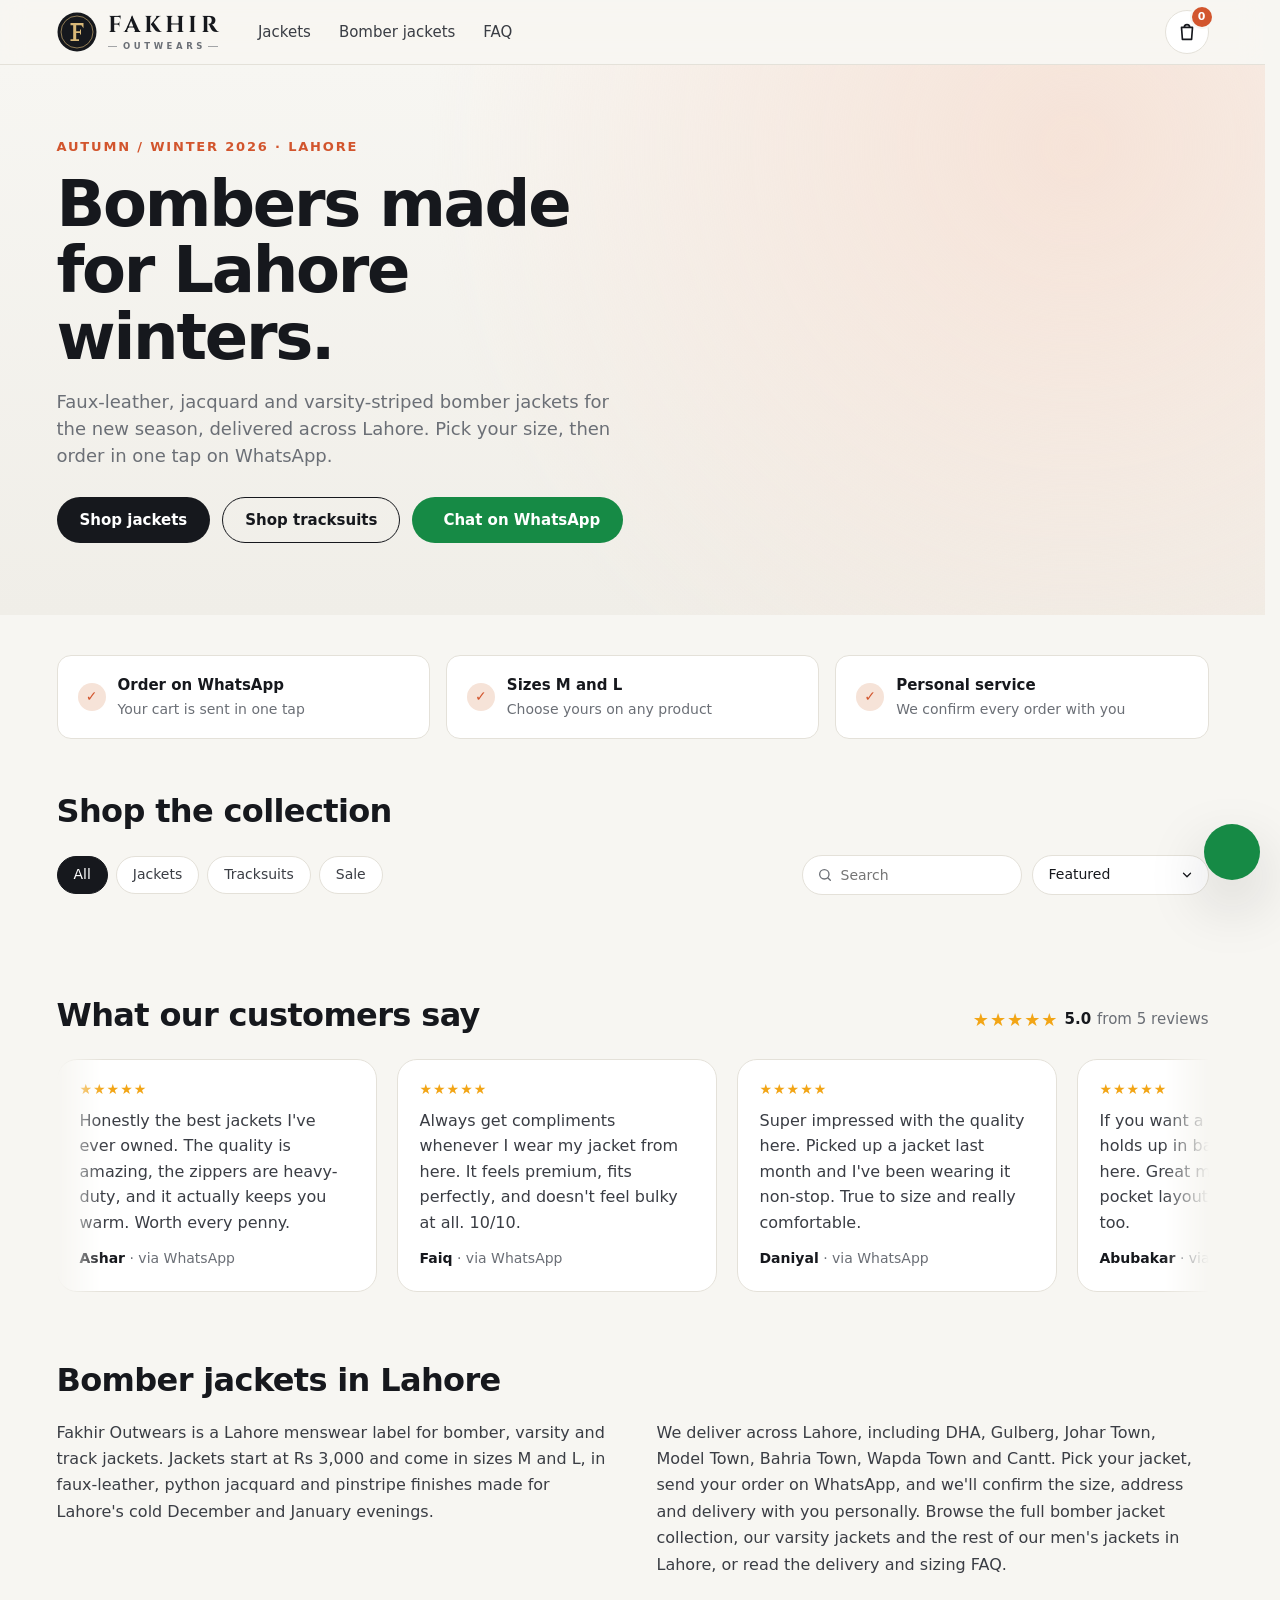
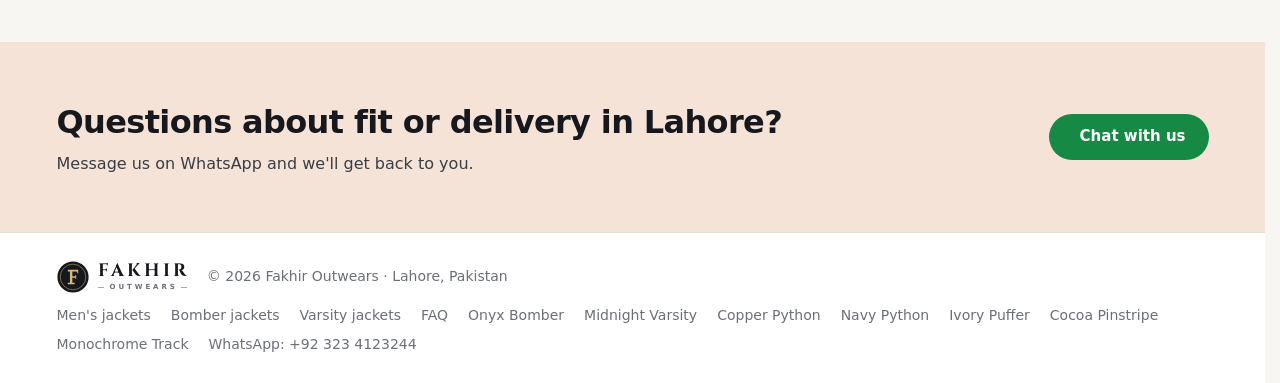
==== commit c3066824: "Add Ivory Fur-Collar Puffer Bomber (Rs 5,000)" ====
--- a/index.html
+++ b/index.html
@@ -36,7 +36,7 @@
     "url": "https://fakhir-store.vercel.app/",
     "image": "https://fakhir-store.vercel.app/images/products/copper-python-bomber.jpg",
     "telephone": "+92-323-4123244",
-    "priceRange": "Rs 3,000",
+    "priceRange": "Rs 3,000 - Rs 5,000",
     "currenciesAccepted": "PKR",
     "address": {
       "@type": "PostalAddress",
@@ -380,6 +380,7 @@
         <a href="/products/midnight-panel-bomber/">Midnight Varsity</a>
         <a href="/products/copper-python-bomber/">Copper Python</a>
         <a href="/products/navy-python-bomber/">Navy Python</a>
+        <a href="/products/ivory-fur-puffer/">Ivory Puffer</a>
         <a href="/products/cocoa-pinstripe-bomber/">Cocoa Pinstripe</a>
         <a href="/products/monochrome-track-bomber/">Monochrome Track</a>
         <a data-whatsapp-link="" target="_blank" rel="noopener">WhatsApp: +92 323 4123244</a>
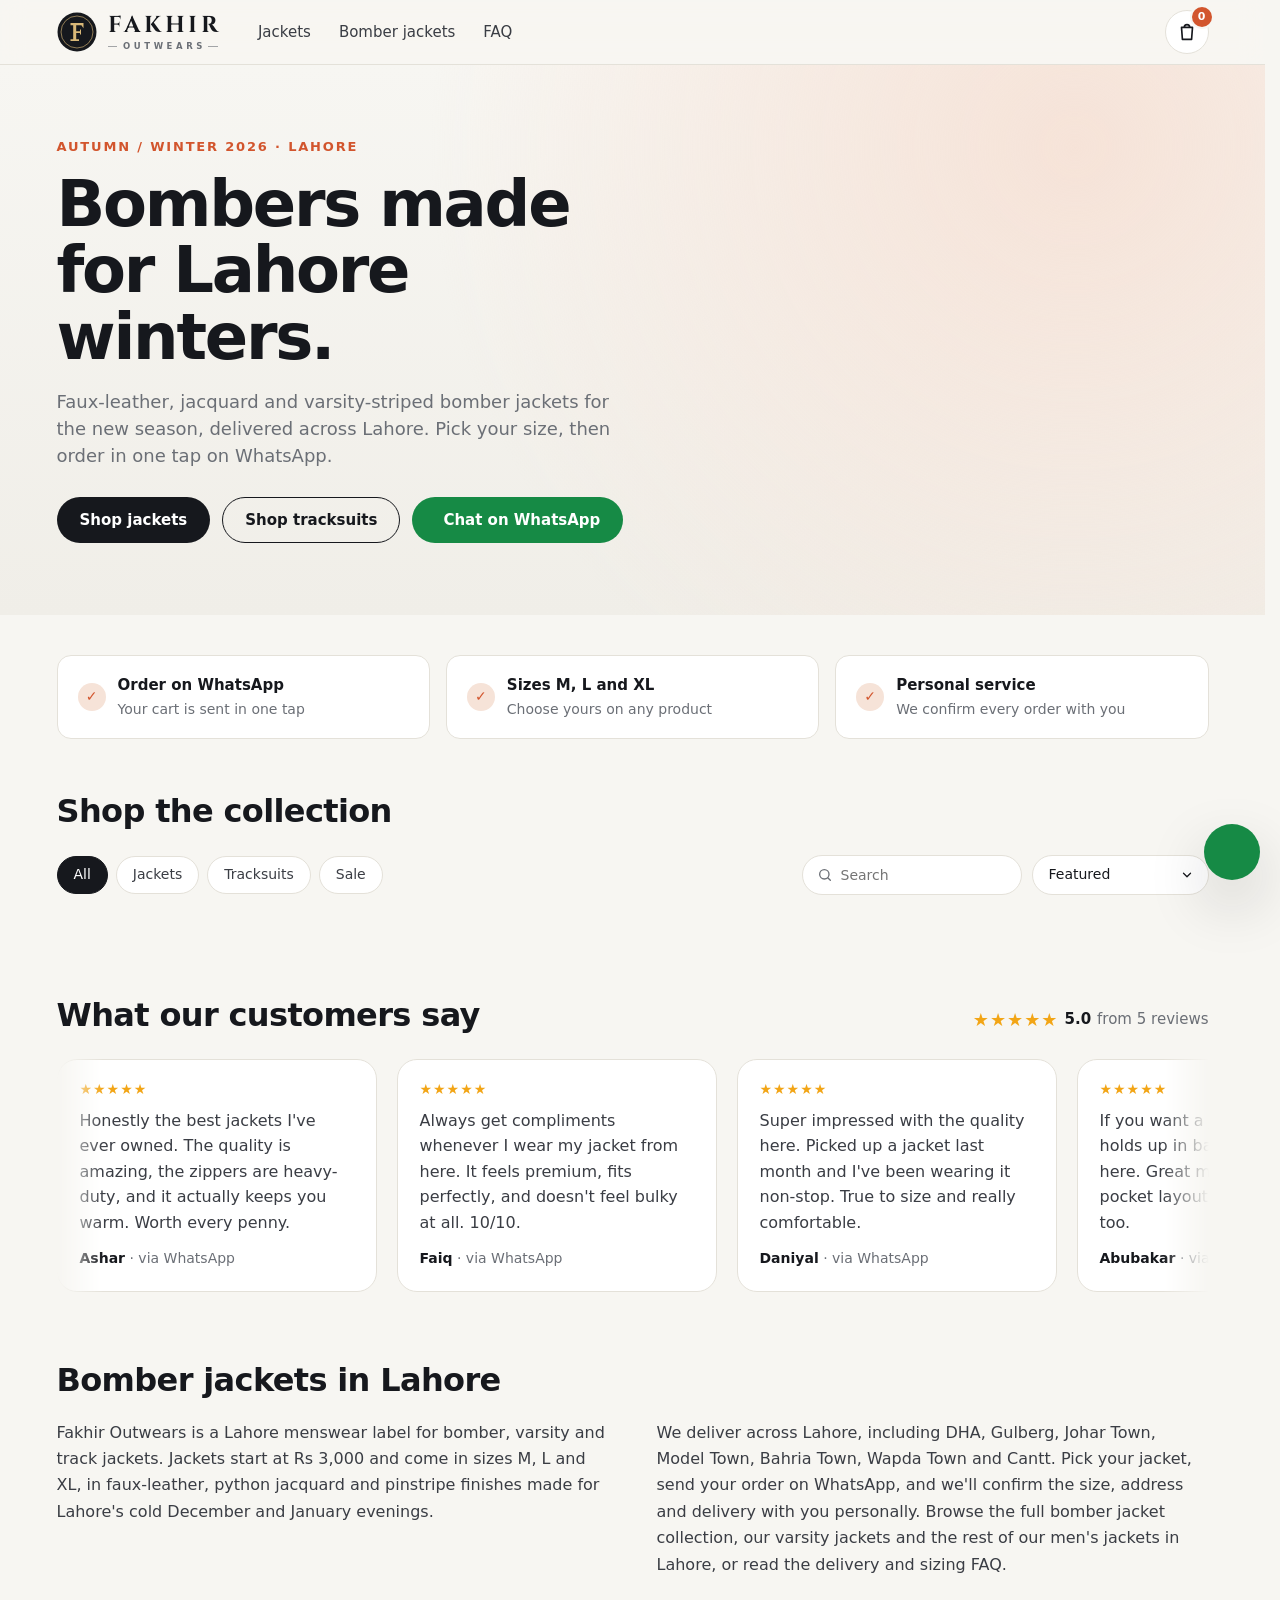
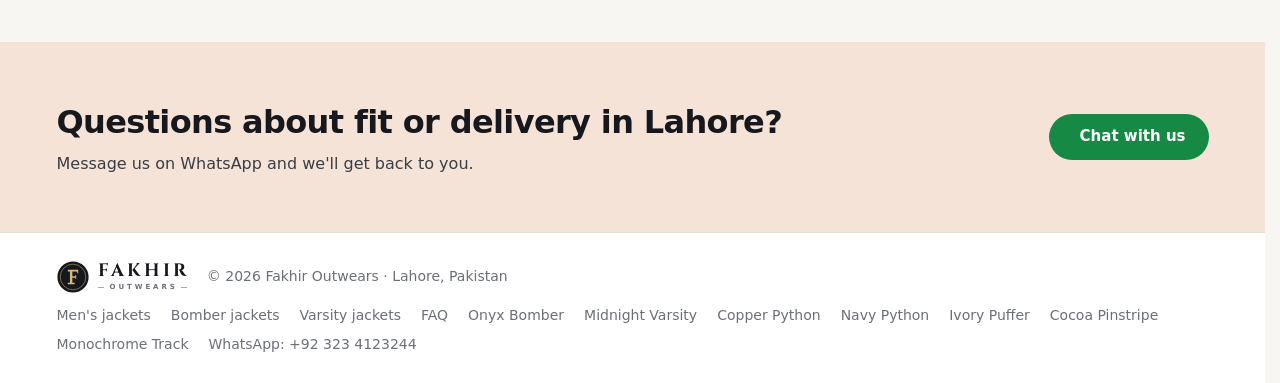
==== commit 6be8a9ea: "Add size XL across the range" ====
--- a/index.html
+++ b/index.html
@@ -4,7 +4,7 @@
   <meta charset="utf-8">
   <meta name="viewport" content="width=device-width, initial-scale=1">
   <title>Bomber Jackets in Lahore | Fakhir Outwears</title>
-  <meta name="description" content="Shop faux-leather, jacquard and varsity bomber jackets in Lahore from Rs 3,000. Sizes M and L, delivered across Lahore. Order in one tap on WhatsApp.">
+  <meta name="description" content="Shop faux-leather, jacquard and varsity bomber jackets in Lahore from Rs 3,000. Sizes M, L and XL, delivered across Lahore. Order in one tap on WhatsApp.">
   <link rel="canonical" href="https://fakhir-store.vercel.app/">
   <link rel="icon" href="favicon.svg" type="image/svg+xml">
   <!-- First hero photo (HERO_PRODUCT_IDS[0] in app.js) is the largest above-the-fold image: fetch it early. -->
@@ -234,7 +234,7 @@
 
     <section class="perks container" aria-label="Store perks">
       <div class="perk"><strong>Order on WhatsApp</strong><span>Your cart is sent in one tap</span></div>
-      <div class="perk"><strong>Sizes M and L</strong><span>Choose yours on any product</span></div>
+      <div class="perk"><strong>Sizes M, L and XL</strong><span>Choose yours on any product</span></div>
       <div class="perk"><strong>Personal service</strong><span>We confirm every order with you</span></div>
     </section>
 
@@ -346,7 +346,7 @@
     <section class="local container" aria-labelledby="local-title">
       <h2 id="local-title">Bomber jackets in Lahore</h2>
       <div class="local-grid">
-        <p>Fakhir Outwears is a Lahore menswear label for bomber, varsity and track jackets. Jackets start at Rs 3,000 and come in sizes M and L, in faux-leather, python jacquard and pinstripe finishes made for Lahore's cold December and January evenings.</p>
+        <p>Fakhir Outwears is a Lahore menswear label for bomber, varsity and track jackets. Jackets start at Rs 3,000 and come in sizes M, L and XL, in faux-leather, python jacquard and pinstripe finishes made for Lahore's cold December and January evenings.</p>
         <p>We deliver across Lahore, including DHA, Gulberg, Johar Town, Model Town, Bahria Town, Wapda Town and Cantt. Pick your jacket, send your order on WhatsApp, and we'll confirm the size, address and delivery with you personally. Browse the full <a href="/bomber-jackets/">bomber jacket collection</a>, our <a href="/varsity-jackets/">varsity jackets</a> and the rest of our <a href="/jackets/">men's jackets in Lahore</a>, or read the <a href="/faq/">delivery and sizing FAQ</a>.</p>
       </div>
     </section>
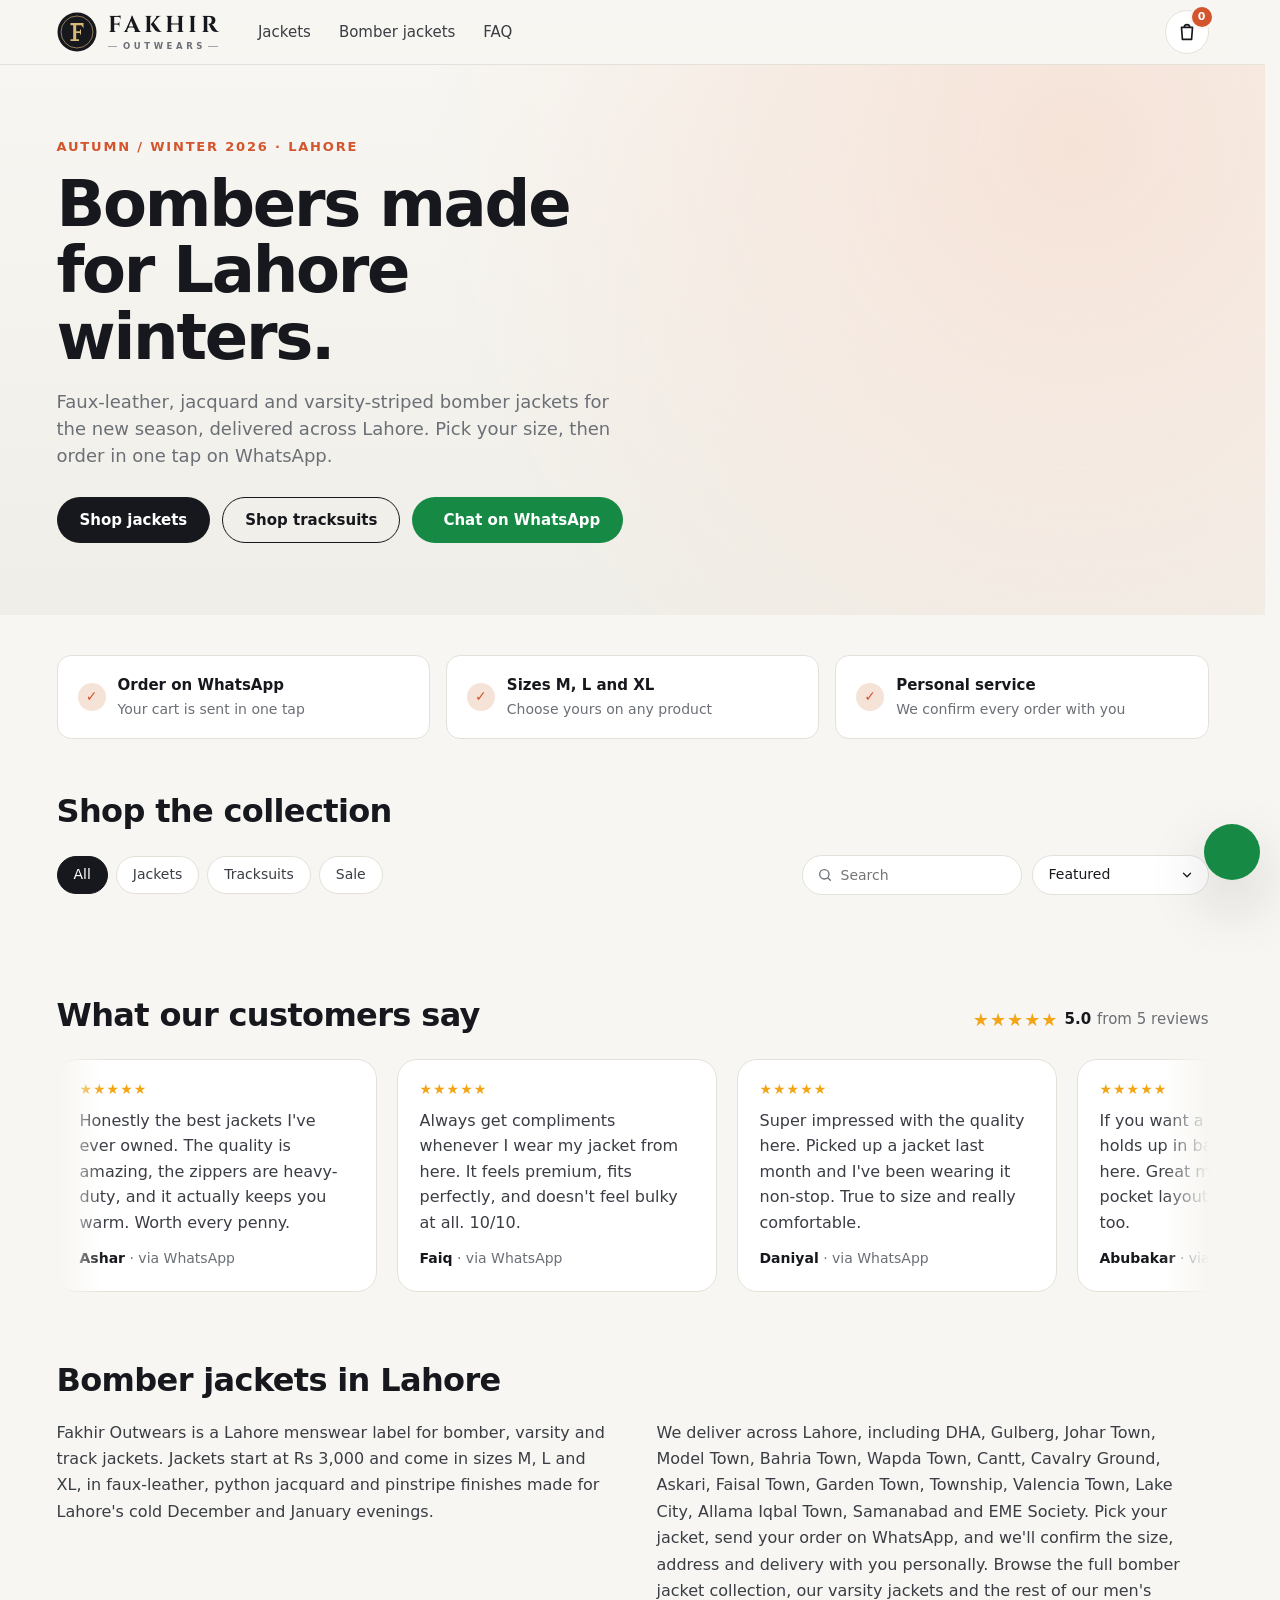
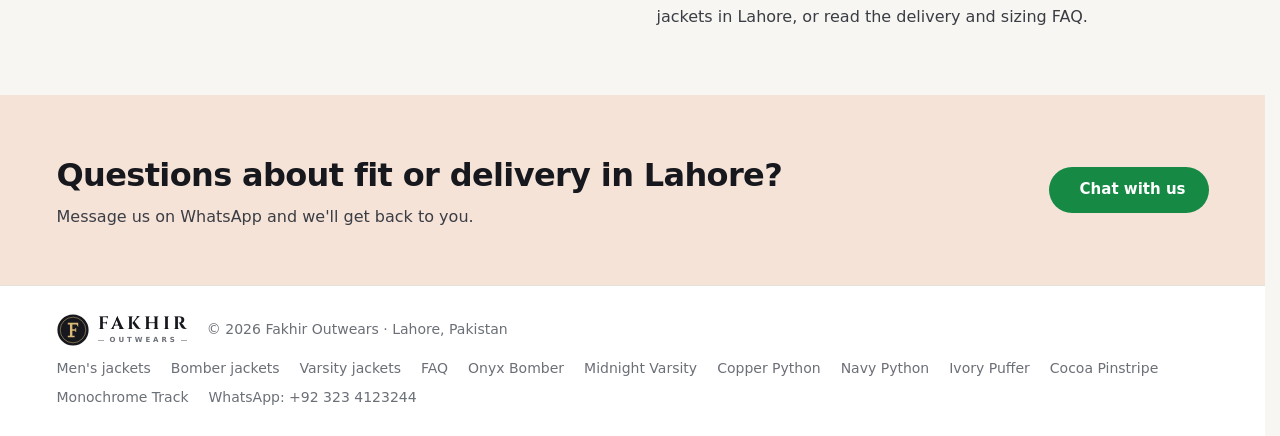
==== commit caf99bda: "Expand Lahore delivery areas" ====
--- a/index.html
+++ b/index.html
@@ -44,11 +44,161 @@
       "addressRegion": "Punjab",
       "addressCountry": "PK"
     },
-    "areaServed": {
-      "@type": "City",
-      "name": "Lahore",
-      "sameAs": "https://en.wikipedia.org/wiki/Lahore"
-    },
+    "areaServed": [
+      {
+        "@type": "City",
+        "name": "Lahore",
+        "sameAs": "https://en.wikipedia.org/wiki/Lahore"
+      },
+      {
+        "@type": "Place",
+        "name": "DHA, Lahore"
+      },
+      {
+        "@type": "Place",
+        "name": "Gulberg, Lahore"
+      },
+      {
+        "@type": "Place",
+        "name": "Johar Town, Lahore"
+      },
+      {
+        "@type": "Place",
+        "name": "Model Town, Lahore"
+      },
+      {
+        "@type": "Place",
+        "name": "Bahria Town, Lahore"
+      },
+      {
+        "@type": "Place",
+        "name": "Wapda Town, Lahore"
+      },
+      {
+        "@type": "Place",
+        "name": "Lahore Cantt, Lahore"
+      },
+      {
+        "@type": "Place",
+        "name": "Cavalry Ground, Lahore"
+      },
+      {
+        "@type": "Place",
+        "name": "Askari, Lahore"
+      },
+      {
+        "@type": "Place",
+        "name": "Faisal Town, Lahore"
+      },
+      {
+        "@type": "Place",
+        "name": "Garden Town, Lahore"
+      },
+      {
+        "@type": "Place",
+        "name": "Township, Lahore"
+      },
+      {
+        "@type": "Place",
+        "name": "Valencia Town, Lahore"
+      },
+      {
+        "@type": "Place",
+        "name": "Lake City, Lahore"
+      },
+      {
+        "@type": "Place",
+        "name": "EME Society, Lahore"
+      },
+      {
+        "@type": "Place",
+        "name": "Allama Iqbal Town, Lahore"
+      },
+      {
+        "@type": "Place",
+        "name": "Samanabad, Lahore"
+      },
+      {
+        "@type": "Place",
+        "name": "Gulshan-e-Ravi, Lahore"
+      },
+      {
+        "@type": "Place",
+        "name": "Sabzazar, Lahore"
+      },
+      {
+        "@type": "Place",
+        "name": "Green Town, Lahore"
+      },
+      {
+        "@type": "Place",
+        "name": "Shadman, Lahore"
+      },
+      {
+        "@type": "Place",
+        "name": "Muslim Town, Lahore"
+      },
+      {
+        "@type": "Place",
+        "name": "Ichhra, Lahore"
+      },
+      {
+        "@type": "Place",
+        "name": "Mozang, Lahore"
+      },
+      {
+        "@type": "Place",
+        "name": "Chauburji, Lahore"
+      },
+      {
+        "@type": "Place",
+        "name": "Rajgarh, Lahore"
+      },
+      {
+        "@type": "Place",
+        "name": "Sanda, Lahore"
+      },
+      {
+        "@type": "Place",
+        "name": "Shahdara, Lahore"
+      },
+      {
+        "@type": "Place",
+        "name": "Baghbanpura, Lahore"
+      },
+      {
+        "@type": "Place",
+        "name": "Mughalpura, Lahore"
+      },
+      {
+        "@type": "Place",
+        "name": "Harbanspura, Lahore"
+      },
+      {
+        "@type": "Place",
+        "name": "Walton, Lahore"
+      },
+      {
+        "@type": "Place",
+        "name": "Kot Lakhpat, Lahore"
+      },
+      {
+        "@type": "Place",
+        "name": "Paragon City, Lahore"
+      },
+      {
+        "@type": "Place",
+        "name": "Bahria Orchard, Lahore"
+      },
+      {
+        "@type": "Place",
+        "name": "NFC Society, Lahore"
+      },
+      {
+        "@type": "Place",
+        "name": "PCSIR Society, Lahore"
+      }
+    ],
     "aggregateRating": {"@type": "AggregateRating", "ratingValue": 5, "bestRating": 5, "reviewCount": 5},
     "review": [
     {
@@ -347,7 +497,7 @@
       <h2 id="local-title">Bomber jackets in Lahore</h2>
       <div class="local-grid">
         <p>Fakhir Outwears is a Lahore menswear label for bomber, varsity and track jackets. Jackets start at Rs 3,000 and come in sizes M, L and XL, in faux-leather, python jacquard and pinstripe finishes made for Lahore's cold December and January evenings.</p>
-        <p>We deliver across Lahore, including DHA, Gulberg, Johar Town, Model Town, Bahria Town, Wapda Town and Cantt. Pick your jacket, send your order on WhatsApp, and we'll confirm the size, address and delivery with you personally. Browse the full <a href="/bomber-jackets/">bomber jacket collection</a>, our <a href="/varsity-jackets/">varsity jackets</a> and the rest of our <a href="/jackets/">men's jackets in Lahore</a>, or read the <a href="/faq/">delivery and sizing FAQ</a>.</p>
+        <p>We deliver across Lahore, including DHA, Gulberg, Johar Town, Model Town, Bahria Town, Wapda Town, Cantt, Cavalry Ground, Askari, Faisal Town, Garden Town, Township, Valencia Town, Lake City, Allama Iqbal Town, Samanabad and EME Society. Pick your jacket, send your order on WhatsApp, and we'll confirm the size, address and delivery with you personally. Browse the full <a href="/bomber-jackets/">bomber jacket collection</a>, our <a href="/varsity-jackets/">varsity jackets</a> and the rest of our <a href="/jackets/">men's jackets in Lahore</a>, or read the <a href="/faq/">delivery and sizing FAQ</a>.</p>
       </div>
     </section>
 
